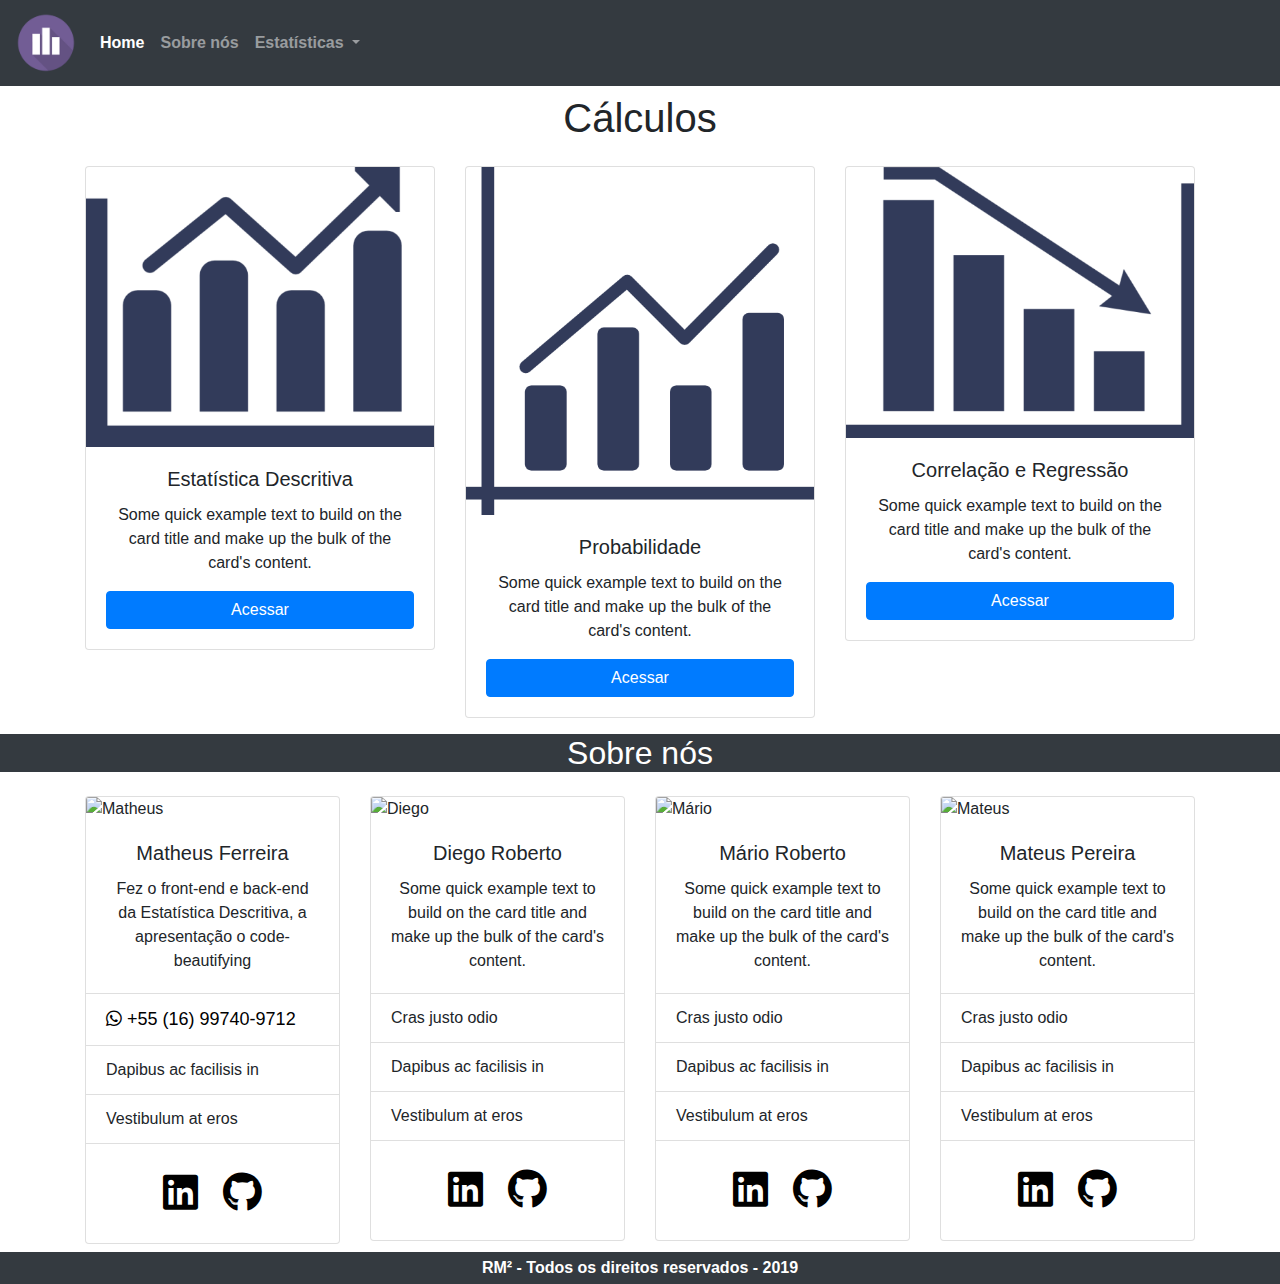
==== index.html @ 257bca7a "Hover do Whats app" ====
<!DOCTYPE html>
<html lang="pt-br" class="h-100">

<head>
    <!-- Metas -->
    <meta charset="UTF-8">
    <meta name="viewport" content="width=device-width, initial-scale=1, shrink-to-fit=no">
    <meta http-equiv="X-UA-Compatible" content="ie=edge">

    <!-- Links CSS -->
    <link rel="stylesheet" href="https://stackpath.bootstrapcdn.com/bootstrap/4.3.1/css/bootstrap.min.css"
        integrity="sha384-ggOyR0iXCbMQv3Xipma34MD+dH/1fQ784/j6cY/iJTQUOhcWr7x9JvoRxT2MZw1T" crossorigin="anonymous">
    <link rel="stylesheet" href="css/style.css">
    <link rel="stylesheet" href="font_awesome/css/all.css">

    <!-- Links favicon -->
    <link rel="apple-touch-icon" sizes="180x180" href="./apple-touch-icon.png">
    <link rel="icon" type="image/png" sizes="32x32" href="./favicon-32x32.png">
    <link rel="icon" type="image/png" sizes="16x16" href="./favicon-16x16.png">
    <link rel="manifest" href="./site.webmanifest">

    <title>RM² - Home</title>
</head>


<body class="d-flex flex-column h-100">
    <!-- Navbar e Header -->
    <nav class="navbar navbar-expand-lg navbar-dark bg-dark">
        <a class="navbar-brand" href="index.html" style="width: 60px !important;"><img src="imagens/logo.png"
                width="100%" alt="Navbar"></a>
        <button class="navbar-toggler" type="button" data-toggle="collapse" data-target="#navbarSupportedContent"
            aria-controls="navbarSupportedContent" aria-expanded="false" aria-label="Toggle navigation">
            <span class="navbar-toggler-icon"></span>
        </button>

        <div class="collapse navbar-collapse" id="navbarSupportedContent">
            <ul class="navbar-nav mr-auto">
                <li class="nav-item active">
                    <a class="nav-link" href="index.html"><strong>Home</strong><span
                            class="sr-only">(current)</span></a>
                </li>
                <li class="nav-item">
                    <a class="nav-link" href="#Sobre">
                        <strong>Sobre nós</strong>
                    </a>
                </li>
                <li class="nav-item dropdown">
                    <a class="nav-link dropdown-toggle" href="#" id="navbarDropdown" role="button"
                        data-toggle="dropdown" aria-haspopup="true" aria-expanded="false">
                        <strong>Estatísticas</strong>
                    </a>
                    <div class="dropdown-menu" aria-labelledby="navbarDropdown">
                        <a class="dropdown-item" href="descritiva.html">Estatística Descritiva</a>
                        <a class="dropdown-item" href="probabilidade.html">Probabilidade</a>
                        <a class="dropdown-item" href="#">Correlação e Regressão</a>
                    </div>
                </li>
            </ul>
        </div>
    </nav>
    <h1 class="mt-2 text-center">Cálculos</h1>

    <!-- Opções de cálculos -->
    <div class="container">
        <div class="row">
            <div class="col-md-4 mt-3">
                <div class="card" style="width: auto;">
                    <img src="imagens/graf1.png" class="card-img-top" alt="Descritiva">
                    <div class="card-body">
                        <h5 class="card-title">Estatística Descritiva</h5>
                        <p class="card-text">Some quick example text to build on the card title and make up the bulk of
                            the card's content.</p>
                        <a href="descritiva.html" class="btn btn-primary">Acessar</a>
                    </div>
                </div>
            </div>
            <div class="col-md-4 mt-3">
                <div class="card" style="width: auto;">
                    <img src="imagens/graf2.png" class="card-img-top es" alt="Probabilidade">
                    <div class="card-body">
                        <h5 class="card-title">Probabilidade</h5>
                        <p class="card-text">Some quick example text to build on the card title and make up the bulk of
                            the card's content.</p>
                        <a href="probabilidade.html" class="btn btn-primary">Acessar</a>
                    </div>
                </div>
            </div>
            <div class="col-md-4 mt-3">
                <div class="card" style="width: auto;">
                    <img src="imagens/graf3.png" class="card-img-top" alt="Correlação e Regressão">
                    <div class="card-body">
                        <h5 class="card-title">Correlação e Regressão</h5>
                        <p class="card-text">Some quick example text to build on the card title and make up the bulk of
                            the card's content.</p>
                        <a href="#" class="btn btn-primary">Acessar</a>
                    </div>
                </div>
            </div>
        </div>
    </div>

    <!-- Sobre nós -->
    <section id="Sobre">
        <header class="my-3 text-center">
            <h2>Sobre nós</h2>
        </header>
        <div class="container">
            <div class="row">
                <div class="col-md-3 my-2">
                    <div class="card" style="width: auto;">
                        <img src="..." class="card-img-top" alt="Matheus">
                        <div class="card-body">
                            <h5 class="card-title">Matheus Ferreira</h5>
                            <p class="card-text">Fez o front-end e back-end da Estatística Descritiva, a apresentação o code-beautifying</p>
                        </div>
                        <ul class="list-group list-group-flush">
                            <li class="list-group-item"><a href="" class="icon-whatsapp"><span class="fab fa-whatsapp"></span> +55 (16) 99740-9712</a></li>
                            <li class="list-group-item">Dapibus ac facilisis in</li>
                            <li class="list-group-item">Vestibulum at eros</li>
                        </ul>
                        <div class="card-body text-center">
                            <a href="#" class="card-link linked"><i class="fab fa-linkedin"></i></a>
                            <a href="#" class="card-link github"><i class="fab fa-github"></i></a>
                        </div>
                    </div>
                </div>
                <div class="col-md-3 my-2">
                    <div class="card" style="width: auto;">
                        <img src="..." class="card-img-top" alt="Diego">
                        <div class="card-body">
                            <h5 class="card-title">Diego Roberto</h5>
                            <p class="card-text">Some quick example text to build on the card title and make up the bulk
                                of the card's content.</p>
                        </div>
                        <ul class="list-group list-group-flush">
                            <li class="list-group-item">Cras justo odio</li>
                            <li class="list-group-item">Dapibus ac facilisis in</li>
                            <li class="list-group-item">Vestibulum at eros</li>
                        </ul>
                        <div class="card-body text-center">
                            <a href="#" class="card-link linked"><i class="fab fa-linkedin"></i></a>
                            <a href="#" class="card-link github"><i class="fab fa-github"></i></a>
                        </div>
                    </div>
                </div>
                <div class="col-md-3 my-2">
                    <div class="card" style="width: auto;">
                        <img src="..." class="card-img-top" alt="Mário">
                        <div class="card-body">
                            <h5 class="card-title">Mário Roberto</h5>
                            <p class="card-text">Some quick example text to build on the card title and make up the bulk
                                of the card's content.</p>
                        </div>
                        <ul class="list-group list-group-flush">
                            <li class="list-group-item">Cras justo odio</li>
                            <li class="list-group-item">Dapibus ac facilisis in</li>
                            <li class="list-group-item">Vestibulum at eros</li>
                        </ul>
                        <div class="card-body text-center">
                            <a href="#" class="card-link linked"><i class="fab fa-linkedin"></i></a>
                            <a href="#" class="card-link github"><i class="fab fa-github"></i></a>
                        </div>
                    </div>
                </div>
                <div class="col-md-3 my-2">
                    <div class="card" style="width: auto;">
                        <img src="..." class="card-img-top" alt="Mateus">
                        <div class="card-body">
                            <h5 class="card-title">Mateus Pereira</h5>
                            <p class="card-text">Some quick example text to build on the card title and make up the bulk
                                of the card's content.</p>
                        </div>
                        <ul class="list-group list-group-flush">
                            <li class="list-group-item">Cras justo odio</li>
                            <li class="list-group-item">Dapibus ac facilisis in</li>
                            <li class="list-group-item">Vestibulum at eros</li>
                        </ul>
                        <div class="card-body text-center">
                            <a href="#" class="card-link linked"><i class="fab fa-linkedin"></i></a>
                            <a href="#" class="card-link github"><i class="fab fa-github"></i></a>
                        </div>
                    </div>
                </div>
            </div>
        </div>
    </section>

    <!-- Footer -->
    <footer class="bg-dark mt-auto py-2">
        <div class="container-fluid">
            <p class="footer_text font-weight-bold">RM² - Todos os direitos reservados - 2019</p>
        </div>
    </footer>

</body>

<!-- Scripts bootstrap -->
<script src="https://code.jquery.com/jquery-3.3.1.slim.min.js"
    integrity="sha384-q8i/X+965DzO0rT7abK41JStQIAqVgRVzpbzo5smXKp4YfRvH+8abtTE1Pi6jizo"
    crossorigin="anonymous"></script>
<script src="https://cdnjs.cloudflare.com/ajax/libs/popper.js/1.14.7/umd/popper.min.js"
    integrity="sha384-UO2eT0CpHqdSJQ6hJty5KVphtPhzWj9WO1clHTMGa3JDZwrnQq4sF86dIHNDz0W1"
    crossorigin="anonymous"></script>
<script src="https://stackpath.bootstrapcdn.com/bootstrap/4.3.1/js/bootstrap.min.js"
    integrity="sha384-JjSmVgyd0p3pXB1rRibZUAYoIIy6OrQ6VrjIEaFf/nJGzIxFDsf4x0xIM+B07jRM"
    crossorigin="anonymous"></script>
    
</html>
---- css/style.css ----
/* Colocar todos os estilos de tela inteira dentro dessa seção */
.dropdown-item:hover {
    background-color: #343A40 !important;
    color: #fff !important;
}

.icon-whatsapp{
    color: #000000;
    font-size: 18px;
    transition: font-size 0.5s;
}
.icon-whatsapp span {
    color: #000000;
    font-size: 18px;
    transition: font-size 0.5s;
}

.icon-whatsapp:hover{
    text-decoration: none;
    color: #54cc61;
    font-size: 20px;
}

.icon-whatsapp:hover span{
    text-decoration: none;
    color: #54cc61;
    font-size: 20px;
}

.iconZap:hover{
    color: #54cc61;
    font-size: 30px;
}

.es {
    height: 80%
}

.card-title, .card-text {
    text-align: center !important;
}

.card-body a {
    width: 100% !important;
}

.footer_text {
    color: #fff;
    width: 100%;
    text-align: center;
    line-height: 100%;
    margin-bottom: 0 !important;
}

header {
    background: #343A40;
    color: white;
}

.card-link {
    font-size: 40px !important;
    color: #000000 !important;
    text-align: center !important;
    width: 100% !important;
}

.linked {
    transition: font-size 0.5s;
}

.github {
    transition: font-size 0.5s;
}

.linked:hover {
    color: #0073b0 !important;
    font-size: 44px !important;
}

.github:hover {
    color: #33006e !important;
    font-size: 44px !important;
}

.bordas_coluna {
    border-width: 1px !important;
    border-style: solid !important;
    border-color: #17A2B8 !important;
    border-left: 0px !important;
    border-top: 0px !important;
    border-bottom: 0px !important;
}

.bordas_coluna5px {
    border-width: 3px !important;
    border-style: solid !important;
    border-color: #007bff !important;
    background-color: #007bff;
    color: white;
}

.scrollspy {
    position: relative;
    overflow-y: scroll;
    height: 393px;
}

.dinamica {
    position: relative;
    overflow-y: scroll;
    height: 393px;
}

.colorInicial {
    color: #1E90FF;
    border-color: #1E90FF;
}

.select {
    width: 100%;
    height: 40px;
    border-radius: 5px;
    border-color: green;
    padding-left: 1%;
}

select:hover {
    box-shadow: 0 0 0.5em green;
}

.branco {
    color: white;
}

/* Colocar os códigos de estilo para quando a tela diminuir a baixo de 768px nessa seção. */
@media only screen and (max-width: 768px) {
    .bordas_coluna {
        border-width: 1px !important;
        border-style: solid !important;
        border-color: #17A2B8 !important;
        border-left: 0px !important;
        border-top: 0px !important;
        border-right: 0px !important;
    }
    .bordas_coluna5px {
        border-width: 3px !important;
        border-style: solid !important;
        border-color: #007bff !important;
        background-color: #007bff;
        color: white;
    }
    .dinamica {
        height: auto !important;
        overflow-y: visible !important;
    }
}
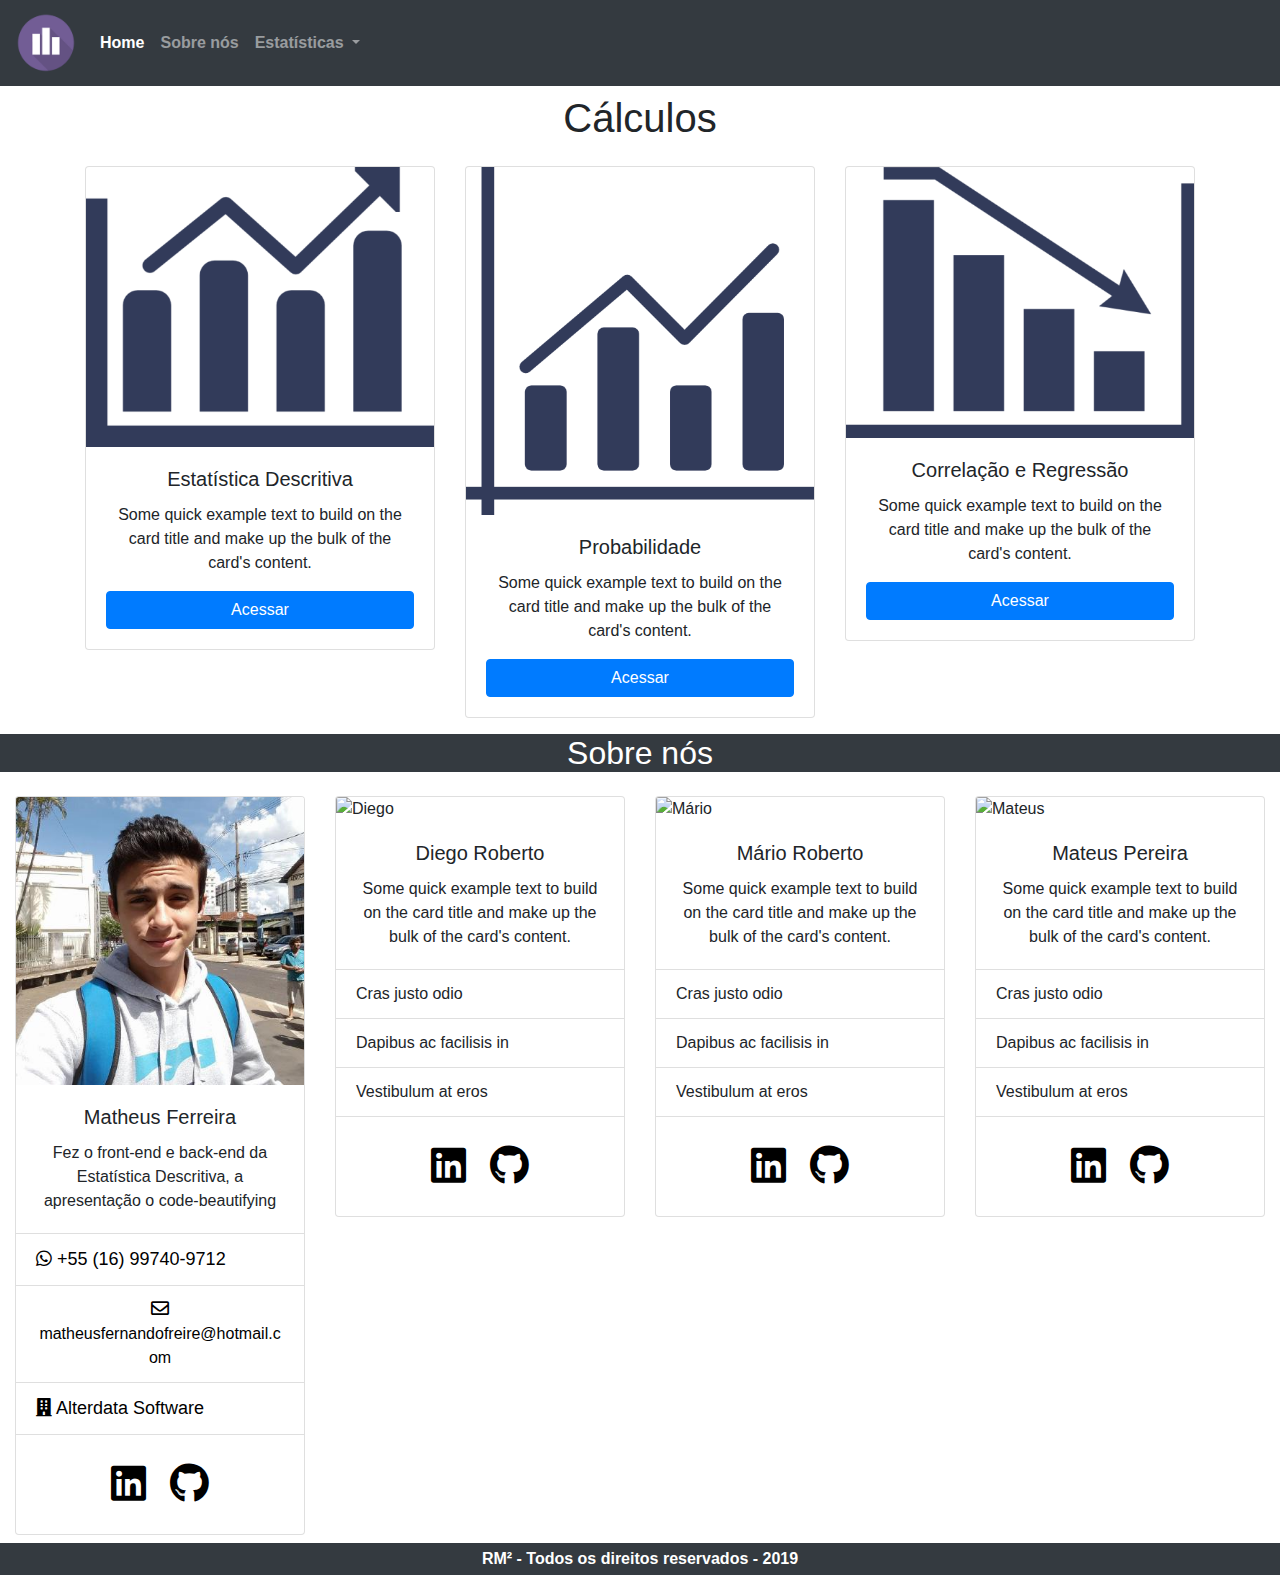
==== commit b819f718: "Sobre nós - Matheus Ferreira - Completo." ====
--- a/index.html
+++ b/index.html
@@ -104,23 +104,39 @@
         <header class="my-3 text-center">
             <h2>Sobre nós</h2>
         </header>
-        <div class="container">
+        <div class="container-fluid">
             <div class="row">
                 <div class="col-md-3 my-2">
                     <div class="card" style="width: auto;">
-                        <img src="..." class="card-img-top" alt="Matheus">
+                        <img src="imagens/matheus.jpg" class="card-img-top" alt="Matheus">
                         <div class="card-body">
                             <h5 class="card-title">Matheus Ferreira</h5>
-                            <p class="card-text">Fez o front-end e back-end da Estatística Descritiva, a apresentação o code-beautifying</p>
-                        </div>
-                        <ul class="list-group list-group-flush">
-                            <li class="list-group-item"><a href="" class="icon-whatsapp"><span class="fab fa-whatsapp"></span> +55 (16) 99740-9712</a></li>
-                            <li class="list-group-item">Dapibus ac facilisis in</li>
-                            <li class="list-group-item">Vestibulum at eros</li>
-                        </ul>
-                        <div class="card-body text-center">
-                            <a href="#" class="card-link linked"><i class="fab fa-linkedin"></i></a>
-                            <a href="#" class="card-link github"><i class="fab fa-github"></i></a>
+                            <p class="card-text">Fez o front-end e back-end da Estatística Descritiva, a apresentação o
+                                code-beautifying</p>
+                        </div>
+                        <ul class="list-group list-group-flush">
+                            <li class="list-group-item"><a href="https://api.whatsapp.com/send?phone=5516997409712"
+                                    target="_blank" class="icon-whatsapp"><span class="fab fa-whatsapp"></span> +55 (16)
+                                    99740-9712</a></li>
+                            <li class="list-group-item text-center">
+                                <span class="far fa-envelope email-icon"></span>
+                                <a href="mailto:matheusfernandofreire@hotmail.com?subject=Estatística - Opinião"
+                                    class="email">
+                                    matheusfernandofreire@hotmail.com
+                                </a>
+                            </li>
+                            <li class="list-group-item">
+                                <a href="https://www.alterdata.com.br/" class="empresa" target="_blank">
+                                    <span class="fas fa-building"></span>
+                                    Alterdata Software
+                                </a>
+                            </li>
+                        </ul>
+                        <div class="card-body text-center">
+                            <a href="https://www.linkedin.com/in/matheus-ferreira-462a9316a/" target="_blank"
+                                class="card-link linked"><i class="fab fa-linkedin"></i></a>
+                            <a href="https://github.com/MatheusFerreira71" target="_blank" class="card-link github"><i
+                                    class="fab fa-github"></i></a>
                         </div>
                     </div>
                 </div>
@@ -204,5 +220,5 @@
 <script src="https://stackpath.bootstrapcdn.com/bootstrap/4.3.1/js/bootstrap.min.js"
     integrity="sha384-JjSmVgyd0p3pXB1rRibZUAYoIIy6OrQ6VrjIEaFf/nJGzIxFDsf4x0xIM+B07jRM"
     crossorigin="anonymous"></script>
-    
+
 </html>--- a/css/style.css
+++ b/css/style.css
@@ -4,11 +4,30 @@
     color: #fff !important;
 }
 
-.icon-whatsapp{
+.icon-whatsapp, .email-icon{
     color: #000000;
     font-size: 18px;
     transition: font-size 0.5s;
 }
+
+.empresa{
+    font-size: 18px;
+    color: #000000;
+    transition: font-size 0.5s;
+}
+.empresa:hover{
+    font-size: 20px;
+    color: #106287;
+}
+
+.email{
+    color: #000000;
+}
+
+.email:hover{
+    color: #313131;
+}
+
 .icon-whatsapp span {
     color: #000000;
     font-size: 18px;
@@ -153,4 +172,7 @@
         height: auto !important;
         overflow-y: visible !important;
     }
+    .list-group-item{
+        text-align: left !important;
+    }
 }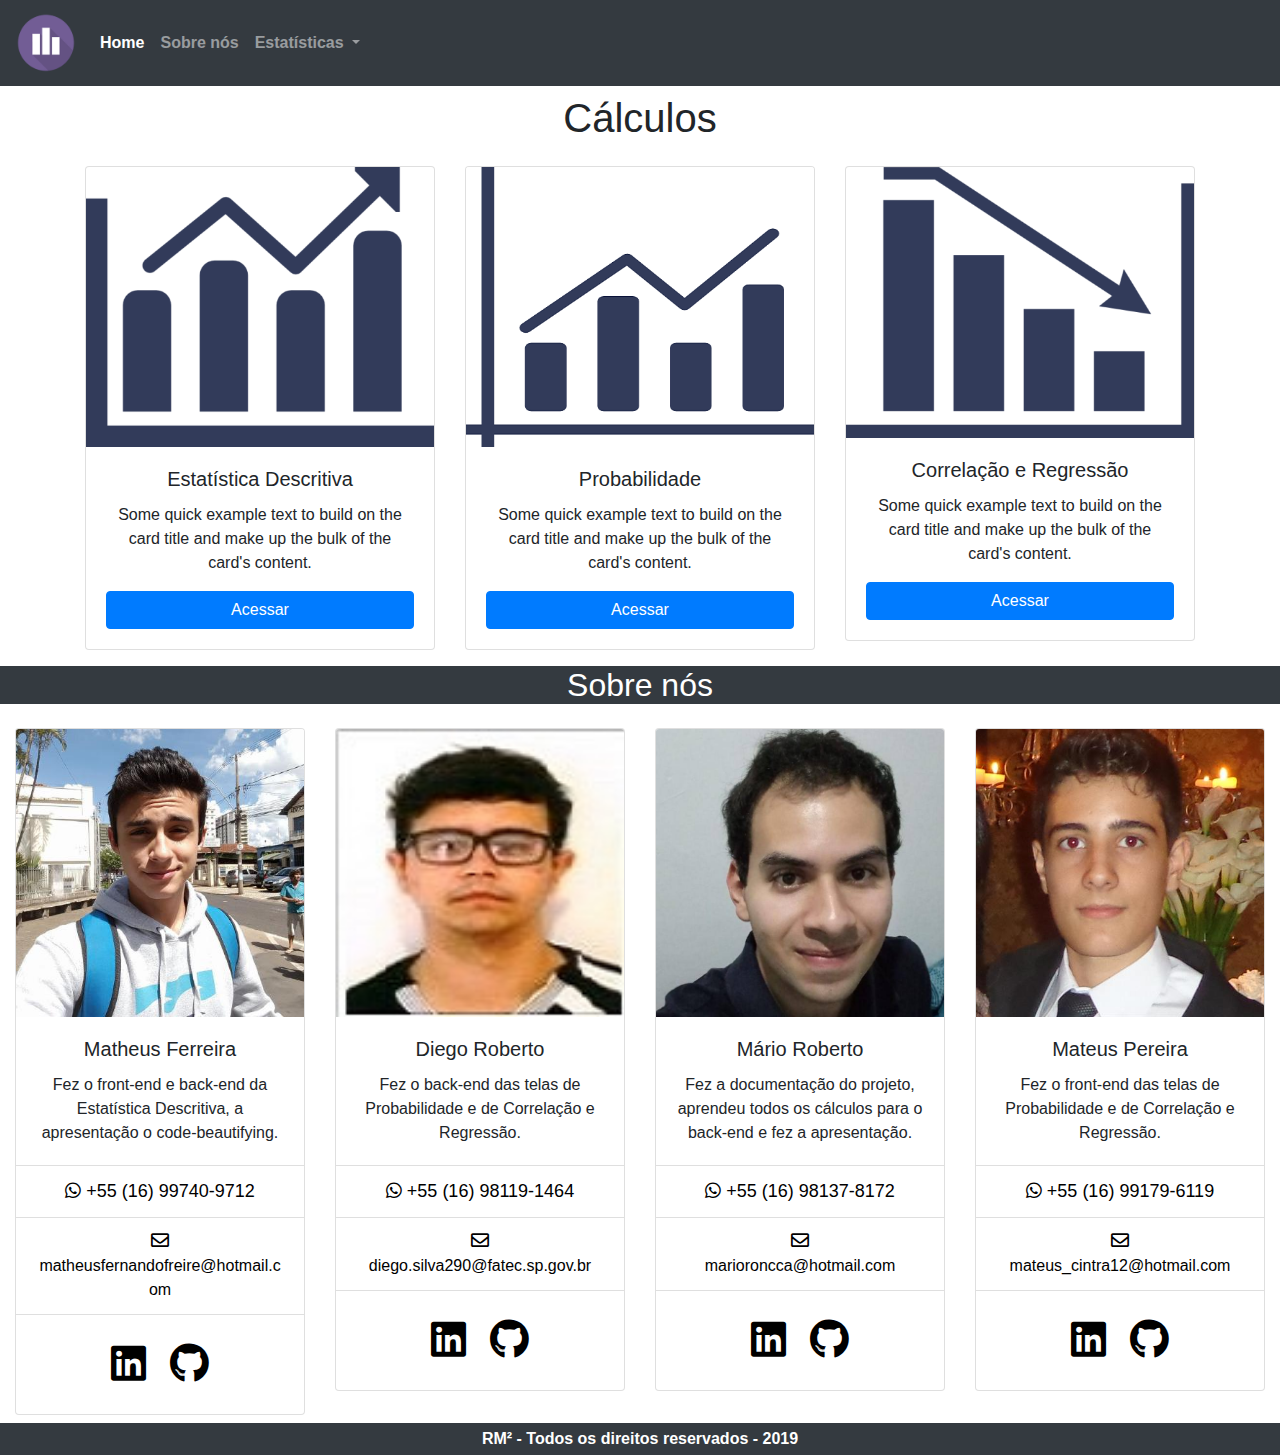
==== commit 727f6614: "Sobre nós - Mário Completo - Diego e Mateus P. faltando linkedin." ====
--- a/index.html
+++ b/index.html
@@ -106,29 +106,26 @@
         </header>
         <div class="container-fluid">
             <div class="row">
+                <!-- Matheus Ferreira -->
                 <div class="col-md-3 my-2">
                     <div class="card" style="width: auto;">
                         <img src="imagens/matheus.jpg" class="card-img-top" alt="Matheus">
                         <div class="card-body">
                             <h5 class="card-title">Matheus Ferreira</h5>
                             <p class="card-text">Fez o front-end e back-end da Estatística Descritiva, a apresentação o
-                                code-beautifying</p>
-                        </div>
-                        <ul class="list-group list-group-flush">
-                            <li class="list-group-item"><a href="https://api.whatsapp.com/send?phone=5516997409712"
-                                    target="_blank" class="icon-whatsapp"><span class="fab fa-whatsapp"></span> +55 (16)
+                                code-beautifying.</p>
+                        </div>
+                        <ul class="list-group list-group-flush">
+                            <li class="list-group-item text-center"><a
+                                    href="https://api.whatsapp.com/send?phone=5516997409712" target="_blank"
+                                    class="icon-whatsapp"><span class="fab fa-whatsapp"></span> +55 (16)
                                     99740-9712</a></li>
                             <li class="list-group-item text-center">
                                 <span class="far fa-envelope email-icon"></span>
+                                <br>
                                 <a href="mailto:matheusfernandofreire@hotmail.com?subject=Estatística - Opinião"
                                     class="email">
                                     matheusfernandofreire@hotmail.com
-                                </a>
-                            </li>
-                            <li class="list-group-item">
-                                <a href="https://www.alterdata.com.br/" class="empresa" target="_blank">
-                                    <span class="fas fa-building"></span>
-                                    Alterdata Software
                                 </a>
                             </li>
                         </ul>
@@ -140,60 +137,97 @@
                         </div>
                     </div>
                 </div>
-                <div class="col-md-3 my-2">
-                    <div class="card" style="width: auto;">
-                        <img src="..." class="card-img-top" alt="Diego">
+                <!-- Diego Roberto -->
+                <div class="col-md-3 my-2">
+                    <div class="card" style="width: auto;">
+                        <img src="imagens/diego.jpg" class="card-img-top" alt="Diego">
                         <div class="card-body">
                             <h5 class="card-title">Diego Roberto</h5>
-                            <p class="card-text">Some quick example text to build on the card title and make up the bulk
-                                of the card's content.</p>
-                        </div>
-                        <ul class="list-group list-group-flush">
-                            <li class="list-group-item">Cras justo odio</li>
-                            <li class="list-group-item">Dapibus ac facilisis in</li>
-                            <li class="list-group-item">Vestibulum at eros</li>
+                            <p class="card-text">Fez o back-end das telas de Probabilidade e de Correlação e Regressão.
+                            </p>
+                        </div>
+                        <ul class="list-group list-group-flush">
+                            <li class="list-group-item text-center">
+                                <a href="https://api.whatsapp.com/send?phone=5516981191464" target="_blank"
+                                    class="icon-whatsapp"><span class="fab fa-whatsapp"></span> +55 (16)
+                                    98119-1464</a>
+                            </li>
+                            <li class="list-group-item text-center">
+                                <span class="far fa-envelope email-icon"></span>
+                                <br>
+                                <a href="mailto:diego.silva290@fatec.sp.gov.br?subject=Estatística - Opinião"
+                                    class="email">
+                                    diego.silva290@fatec.sp.gov.br
+                                </a>
+                            </li>
+                        </ul>
+                        <div class="card-body text-center">
+                            <a href="#" target="_blank" class="card-link linked"><i class="fab fa-linkedin"></i></a>
+                            <a href="https://github.com/TakizawaSan" target="_blank" class="card-link github"><i
+                                    class="fab fa-github"></i></a>
+                        </div>
+                    </div>
+                </div>
+                <!-- Mário Roberto -->
+                <div class="col-md-3 my-2">
+                    <div class="card" style="width: auto;">
+                        <img src="imagens/mario.jpg" class="card-img-top" alt="Mário">
+                        <div class="card-body">
+                            <h5 class="card-title">Mário Roberto</h5>
+                            <p class="card-text">Fez a documentação do projeto, aprendeu todos os cálculos para o
+                                back-end e fez a apresentação.</p>
+                        </div>
+                        <ul class="list-group list-group-flush">
+                            <li class="list-group-item text-center">
+                                <a href="https://api.whatsapp.com/send?phone=5516981378172" target="_blank"
+                                    class="icon-whatsapp"><span class="fab fa-whatsapp"></span> +55 (16)
+                                    98137-8172</a>
+                            </li>
+                            <li class="list-group-item text-center">
+                                <span class="far fa-envelope email-icon"></span>
+                                <br>
+                                <a href="mailto:marioroncca@hotmail.com?subject=Estatística - Opinião" class="email">
+                                    marioroncca@hotmail.com
+                                </a>
+                            </li>
+                        </ul>
+                        <div class="card-body text-center">
+                            <a href="https://www.linkedin.com/in/m%C3%A1rio-roberto-silva-ronca-802024144/"
+                                target="_blank" class="card-link linked"><i class="fab fa-linkedin"></i></a>
+                            <a href="https://github.com/MarioRobertoRonca/" target="_blank" class="card-link github"><i
+                                    class="fab fa-github"></i></a>
+                        </div>
+                    </div>
+                </div>
+                <!-- Mateus Pereira -->
+                <div class="col-md-3 my-2">
+                    <div class="card" style="width: auto;">
+                        <img src="imagens/matheusP.jpg" class="card-img-top" alt="Mateus">
+                        <div class="card-body">
+                            <h5 class="card-title">Mateus Pereira</h5>
+                            <p class="card-text">Fez o front-end das telas de Probabilidade e de Correlação e Regressão.
+                            </p>
+                        </div>
+                        <ul class="list-group list-group-flush">
+                            <li class="list-group-item text-center">
+                                <a href="https://api.whatsapp.com/send?phone=5516991796119" target="_blank"
+                                    class="icon-whatsapp"><span class="fab fa-whatsapp"></span> +55 (16)
+                                    99179-6119</a>
+                            </li>
+                            <li class="list-group-item text-center">
+                                <span class="far fa-envelope email-icon"></span>
+                                <br>
+                                <a href="mailto:mateus_cintra12@hotmail.com?subject=Estatística - Opinião"
+                                    class="email">
+                                    mateus_cintra12@hotmail.com
+                                </a>
+                            </li>
                         </ul>
                         <div class="card-body text-center">
                             <a href="#" class="card-link linked"><i class="fab fa-linkedin"></i></a>
-                            <a href="#" class="card-link github"><i class="fab fa-github"></i></a>
-                        </div>
-                    </div>
-                </div>
-                <div class="col-md-3 my-2">
-                    <div class="card" style="width: auto;">
-                        <img src="..." class="card-img-top" alt="Mário">
-                        <div class="card-body">
-                            <h5 class="card-title">Mário Roberto</h5>
-                            <p class="card-text">Some quick example text to build on the card title and make up the bulk
-                                of the card's content.</p>
-                        </div>
-                        <ul class="list-group list-group-flush">
-                            <li class="list-group-item">Cras justo odio</li>
-                            <li class="list-group-item">Dapibus ac facilisis in</li>
-                            <li class="list-group-item">Vestibulum at eros</li>
-                        </ul>
-                        <div class="card-body text-center">
-                            <a href="#" class="card-link linked"><i class="fab fa-linkedin"></i></a>
-                            <a href="#" class="card-link github"><i class="fab fa-github"></i></a>
-                        </div>
-                    </div>
-                </div>
-                <div class="col-md-3 my-2">
-                    <div class="card" style="width: auto;">
-                        <img src="..." class="card-img-top" alt="Mateus">
-                        <div class="card-body">
-                            <h5 class="card-title">Mateus Pereira</h5>
-                            <p class="card-text">Some quick example text to build on the card title and make up the bulk
-                                of the card's content.</p>
-                        </div>
-                        <ul class="list-group list-group-flush">
-                            <li class="list-group-item">Cras justo odio</li>
-                            <li class="list-group-item">Dapibus ac facilisis in</li>
-                            <li class="list-group-item">Vestibulum at eros</li>
-                        </ul>
-                        <div class="card-body text-center">
-                            <a href="#" class="card-link linked"><i class="fab fa-linkedin"></i></a>
-                            <a href="#" class="card-link github"><i class="fab fa-github"></i></a>
+                            <a href="https://github.com/MATEUSaid" target="_blank" class="card-link github">
+                                <i class="fab fa-github"></i>
+                            </a>
                         </div>
                     </div>
                 </div>
--- a/css/style.css
+++ b/css/style.css
@@ -8,16 +8,6 @@
     color: #000000;
     font-size: 18px;
     transition: font-size 0.5s;
-}
-
-.empresa{
-    font-size: 18px;
-    color: #000000;
-    transition: font-size 0.5s;
-}
-.empresa:hover{
-    font-size: 20px;
-    color: #106287;
 }
 
 .email{
@@ -172,7 +162,4 @@
         height: auto !important;
         overflow-y: visible !important;
     }
-    .list-group-item{
-        text-align: left !important;
-    }
 }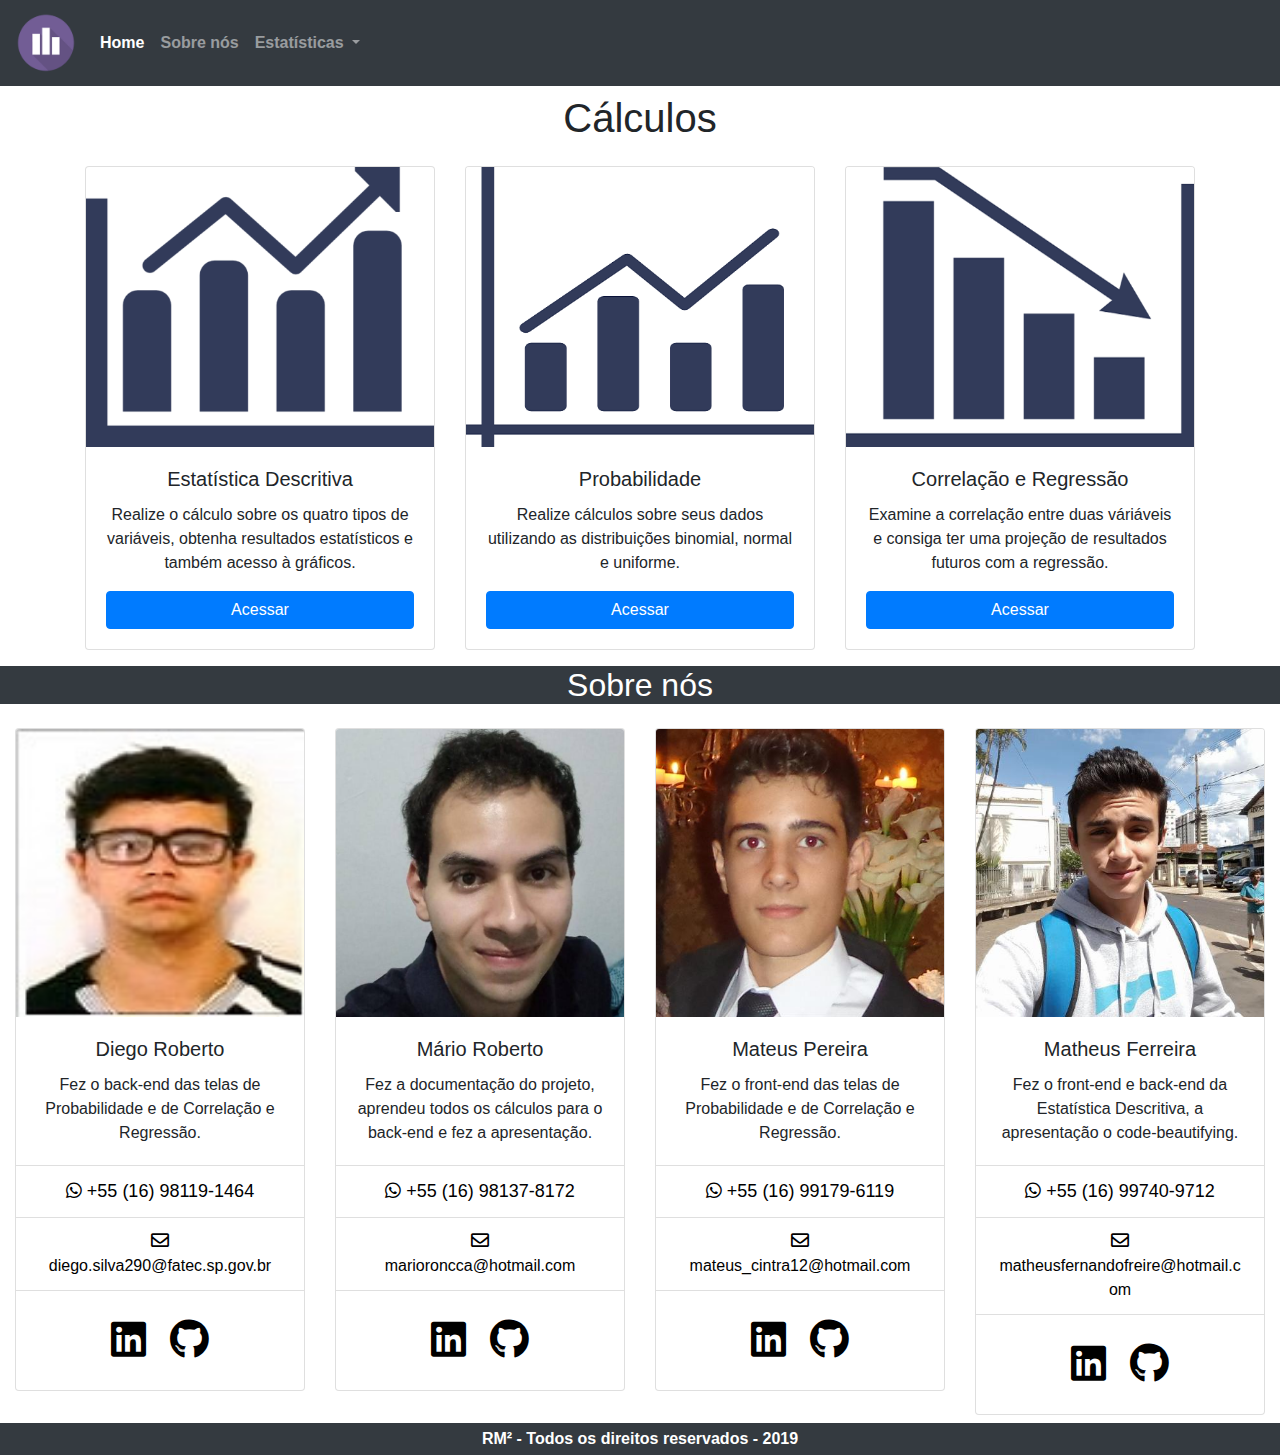
==== commit 7984b7b6: "Mudança em layout da página principal, tela de escolher graus agora fica em baixo da triagem é receb" ====
--- a/index.html
+++ b/index.html
@@ -8,8 +8,7 @@
     <meta http-equiv="X-UA-Compatible" content="ie=edge">
 
     <!-- Links CSS -->
-    <link rel="stylesheet" href="https://stackpath.bootstrapcdn.com/bootstrap/4.3.1/css/bootstrap.min.css"
-        integrity="sha384-ggOyR0iXCbMQv3Xipma34MD+dH/1fQ784/j6cY/iJTQUOhcWr7x9JvoRxT2MZw1T" crossorigin="anonymous">
+    <link rel="stylesheet" href="https://stackpath.bootstrapcdn.com/bootstrap/4.3.1/css/bootstrap.min.css" integrity="sha384-ggOyR0iXCbMQv3Xipma34MD+dH/1fQ784/j6cY/iJTQUOhcWr7x9JvoRxT2MZw1T" crossorigin="anonymous">
     <link rel="stylesheet" href="css/style.css">
     <link rel="stylesheet" href="font_awesome/css/all.css">
 
@@ -26,10 +25,8 @@
 <body class="d-flex flex-column h-100">
     <!-- Navbar e Header -->
     <nav class="navbar navbar-expand-lg navbar-dark bg-dark">
-        <a class="navbar-brand" href="index.html" style="width: 60px !important;"><img src="imagens/logo.png"
-                width="100%" alt="Navbar"></a>
-        <button class="navbar-toggler" type="button" data-toggle="collapse" data-target="#navbarSupportedContent"
-            aria-controls="navbarSupportedContent" aria-expanded="false" aria-label="Toggle navigation">
+        <a class="navbar-brand" href="index.html" style="width: 60px !important;"><img src="images/logo.png" width="100%" alt="Navbar"></a>
+        <button class="navbar-toggler" type="button" data-toggle="collapse" data-target="#navbarSupportedContent" aria-controls="navbarSupportedContent" aria-expanded="false" aria-label="Toggle navigation">
             <span class="navbar-toggler-icon"></span>
         </button>
 
@@ -45,14 +42,13 @@
                     </a>
                 </li>
                 <li class="nav-item dropdown">
-                    <a class="nav-link dropdown-toggle" href="#" id="navbarDropdown" role="button"
-                        data-toggle="dropdown" aria-haspopup="true" aria-expanded="false">
+                    <a class="nav-link dropdown-toggle" href="#" id="navbarDropdown" role="button" data-toggle="dropdown" aria-haspopup="true" aria-expanded="false">
                         <strong>Estatísticas</strong>
                     </a>
                     <div class="dropdown-menu" aria-labelledby="navbarDropdown">
                         <a class="dropdown-item" href="descritiva.html">Estatística Descritiva</a>
                         <a class="dropdown-item" href="probabilidade.html">Probabilidade</a>
-                        <a class="dropdown-item" href="#">Correlação e Regressão</a>
+                        <a class="dropdown-item" href="Correlação-e-Regressão.html">Correlação e Regressão</a>
                     </div>
                 </li>
             </ul>
@@ -65,34 +61,31 @@
         <div class="row">
             <div class="col-md-4 mt-3">
                 <div class="card" style="width: auto;">
-                    <img src="imagens/graf1.png" class="card-img-top" alt="Descritiva">
+                    <img src="images/graf1.png" class="card-img-top" alt="Descritiva">
                     <div class="card-body">
                         <h5 class="card-title">Estatística Descritiva</h5>
-                        <p class="card-text">Some quick example text to build on the card title and make up the bulk of
-                            the card's content.</p>
+                        <p class="card-text">Realize o cálculo sobre os quatro tipos de variáveis, obtenha resultados estatísticos e também acesso à gráficos.</p>
                         <a href="descritiva.html" class="btn btn-primary">Acessar</a>
                     </div>
                 </div>
             </div>
             <div class="col-md-4 mt-3">
                 <div class="card" style="width: auto;">
-                    <img src="imagens/graf2.png" class="card-img-top es" alt="Probabilidade">
+                    <img src="images/graf2.png" class="card-img-top es" alt="Probabilidade">
                     <div class="card-body">
                         <h5 class="card-title">Probabilidade</h5>
-                        <p class="card-text">Some quick example text to build on the card title and make up the bulk of
-                            the card's content.</p>
+                        <p class="card-text">Realize cálculos sobre seus dados utilizando as distribuições binomial, normal e uniforme.</p>
                         <a href="probabilidade.html" class="btn btn-primary">Acessar</a>
                     </div>
                 </div>
             </div>
             <div class="col-md-4 mt-3">
                 <div class="card" style="width: auto;">
-                    <img src="imagens/graf3.png" class="card-img-top" alt="Correlação e Regressão">
+                    <img src="images/graf3.png" class="card-img-top" alt="Correlação e Regressão">
                     <div class="card-body">
                         <h5 class="card-title">Correlação e Regressão</h5>
-                        <p class="card-text">Some quick example text to build on the card title and make up the bulk of
-                            the card's content.</p>
-                        <a href="#" class="btn btn-primary">Acessar</a>
+                        <p class="card-text">Examine a correlação entre duas váriáveis e consiga ter uma projeção de resultados futuros com a regressão.</p>
+                        <a href="Correlação-e-Regressão.html" class="btn btn-primary">Acessar</a>
                     </div>
                 </div>
             </div>
@@ -106,41 +99,10 @@
         </header>
         <div class="container-fluid">
             <div class="row">
-                <!-- Matheus Ferreira -->
-                <div class="col-md-3 my-2">
-                    <div class="card" style="width: auto;">
-                        <img src="imagens/matheus.jpg" class="card-img-top" alt="Matheus">
-                        <div class="card-body">
-                            <h5 class="card-title">Matheus Ferreira</h5>
-                            <p class="card-text">Fez o front-end e back-end da Estatística Descritiva, a apresentação o
-                                code-beautifying.</p>
-                        </div>
-                        <ul class="list-group list-group-flush">
-                            <li class="list-group-item text-center"><a
-                                    href="https://api.whatsapp.com/send?phone=5516997409712" target="_blank"
-                                    class="icon-whatsapp"><span class="fab fa-whatsapp"></span> +55 (16)
-                                    99740-9712</a></li>
-                            <li class="list-group-item text-center">
-                                <span class="far fa-envelope email-icon"></span>
-                                <br>
-                                <a href="mailto:matheusfernandofreire@hotmail.com?subject=Estatística - Opinião"
-                                    class="email">
-                                    matheusfernandofreire@hotmail.com
-                                </a>
-                            </li>
-                        </ul>
-                        <div class="card-body text-center">
-                            <a href="https://www.linkedin.com/in/matheus-ferreira-462a9316a/" target="_blank"
-                                class="card-link linked"><i class="fab fa-linkedin"></i></a>
-                            <a href="https://github.com/MatheusFerreira71" target="_blank" class="card-link github"><i
-                                    class="fab fa-github"></i></a>
-                        </div>
-                    </div>
-                </div>
                 <!-- Diego Roberto -->
                 <div class="col-md-3 my-2">
                     <div class="card" style="width: auto;">
-                        <img src="imagens/diego.jpg" class="card-img-top" alt="Diego">
+                        <img src="images/diego.jpg" class="card-img-top" alt="Diego">
                         <div class="card-body">
                             <h5 class="card-title">Diego Roberto</h5>
                             <p class="card-text">Fez o back-end das telas de Probabilidade e de Correlação e Regressão.
@@ -148,15 +110,13 @@
                         </div>
                         <ul class="list-group list-group-flush">
                             <li class="list-group-item text-center">
-                                <a href="https://api.whatsapp.com/send?phone=5516981191464" target="_blank"
-                                    class="icon-whatsapp"><span class="fab fa-whatsapp"></span> +55 (16)
+                                <a href="https://api.whatsapp.com/send?phone=5516981191464" target="_blank" class="icon-whatsapp"><span class="fab fa-whatsapp"></span> +55 (16)
                                     98119-1464</a>
                             </li>
                             <li class="list-group-item text-center">
                                 <span class="far fa-envelope email-icon"></span>
                                 <br>
-                                <a href="mailto:diego.silva290@fatec.sp.gov.br?subject=Estatística - Opinião"
-                                    class="email">
+                                <a href="mailto:diego.silva290@fatec.sp.gov.br?subject=Estatística - Opinião" class="email">
                                     diego.silva290@fatec.sp.gov.br
                                 </a>
                             </li>
@@ -171,16 +131,14 @@
                 <!-- Mário Roberto -->
                 <div class="col-md-3 my-2">
                     <div class="card" style="width: auto;">
-                        <img src="imagens/mario.jpg" class="card-img-top" alt="Mário">
+                        <img src="images/mario.jpg" class="card-img-top" alt="Mário">
                         <div class="card-body">
                             <h5 class="card-title">Mário Roberto</h5>
-                            <p class="card-text">Fez a documentação do projeto, aprendeu todos os cálculos para o
-                                back-end e fez a apresentação.</p>
-                        </div>
-                        <ul class="list-group list-group-flush">
-                            <li class="list-group-item text-center">
-                                <a href="https://api.whatsapp.com/send?phone=5516981378172" target="_blank"
-                                    class="icon-whatsapp"><span class="fab fa-whatsapp"></span> +55 (16)
+                            <p class="card-text">Fez a documentação do projeto, aprendeu todos os cálculos para o back-end e fez a apresentação.</p>
+                        </div>
+                        <ul class="list-group list-group-flush">
+                            <li class="list-group-item text-center">
+                                <a href="https://api.whatsapp.com/send?phone=5516981378172" target="_blank" class="icon-whatsapp"><span class="fab fa-whatsapp"></span> +55 (16)
                                     98137-8172</a>
                             </li>
                             <li class="list-group-item text-center">
@@ -192,8 +150,7 @@
                             </li>
                         </ul>
                         <div class="card-body text-center">
-                            <a href="https://www.linkedin.com/in/m%C3%A1rio-roberto-silva-ronca-802024144/"
-                                target="_blank" class="card-link linked"><i class="fab fa-linkedin"></i></a>
+                            <a href="https://www.linkedin.com/in/m%C3%A1rio-roberto-silva-ronca-802024144/" target="_blank" class="card-link linked"><i class="fab fa-linkedin"></i></a>
                             <a href="https://github.com/MarioRobertoRonca/" target="_blank" class="card-link github"><i
                                     class="fab fa-github"></i></a>
                         </div>
@@ -202,7 +159,7 @@
                 <!-- Mateus Pereira -->
                 <div class="col-md-3 my-2">
                     <div class="card" style="width: auto;">
-                        <img src="imagens/matheusP.jpg" class="card-img-top" alt="Mateus">
+                        <img src="images/matheusP.jpg" class="card-img-top" alt="Mateus">
                         <div class="card-body">
                             <h5 class="card-title">Mateus Pereira</h5>
                             <p class="card-text">Fez o front-end das telas de Probabilidade e de Correlação e Regressão.
@@ -210,15 +167,13 @@
                         </div>
                         <ul class="list-group list-group-flush">
                             <li class="list-group-item text-center">
-                                <a href="https://api.whatsapp.com/send?phone=5516991796119" target="_blank"
-                                    class="icon-whatsapp"><span class="fab fa-whatsapp"></span> +55 (16)
+                                <a href="https://api.whatsapp.com/send?phone=5516991796119" target="_blank" class="icon-whatsapp"><span class="fab fa-whatsapp"></span> +55 (16)
                                     99179-6119</a>
                             </li>
                             <li class="list-group-item text-center">
                                 <span class="far fa-envelope email-icon"></span>
                                 <br>
-                                <a href="mailto:mateus_cintra12@hotmail.com?subject=Estatística - Opinião"
-                                    class="email">
+                                <a href="mailto:mateus_cintra12@hotmail.com?subject=Estatística - Opinião" class="email">
                                     mateus_cintra12@hotmail.com
                                 </a>
                             </li>
@@ -231,6 +186,33 @@
                         </div>
                     </div>
                 </div>
+                <!-- Matheus Ferreira -->
+                <div class="col-md-3 my-2">
+                    <div class="card" style="width: auto;">
+                        <img src="images/matheus.jpg" class="card-img-top" alt="Matheus">
+                        <div class="card-body">
+                            <h5 class="card-title">Matheus Ferreira</h5>
+                            <p class="card-text">Fez o front-end e back-end da Estatística Descritiva, a apresentação o code-beautifying.
+                            </p>
+                        </div>
+                        <ul class="list-group list-group-flush">
+                            <li class="list-group-item text-center"><a href="https://api.whatsapp.com/send?phone=5516997409712" target="_blank" class="icon-whatsapp"><span class="fab fa-whatsapp"></span> +55 (16)
+                                    99740-9712</a></li>
+                            <li class="list-group-item text-center">
+                                <span class="far fa-envelope email-icon"></span>
+                                <br>
+                                <a href="mailto:matheusfernandofreire@hotmail.com?subject=Estatística - Opinião" class="email">
+                                    matheusfernandofreire@hotmail.com
+                                </a>
+                            </li>
+                        </ul>
+                        <div class="card-body text-center">
+                            <a href="https://www.linkedin.com/in/matheus-ferreira-462a9316a/" target="_blank" class="card-link linked"><i class="fab fa-linkedin"></i></a>
+                            <a href="https://github.com/MatheusFerreira71" target="_blank" class="card-link github"><i
+                                    class="fab fa-github"></i></a>
+                        </div>
+                    </div>
+                </div>
             </div>
         </div>
     </section>
@@ -245,14 +227,8 @@
 </body>
 
 <!-- Scripts bootstrap -->
-<script src="https://code.jquery.com/jquery-3.3.1.slim.min.js"
-    integrity="sha384-q8i/X+965DzO0rT7abK41JStQIAqVgRVzpbzo5smXKp4YfRvH+8abtTE1Pi6jizo"
-    crossorigin="anonymous"></script>
-<script src="https://cdnjs.cloudflare.com/ajax/libs/popper.js/1.14.7/umd/popper.min.js"
-    integrity="sha384-UO2eT0CpHqdSJQ6hJty5KVphtPhzWj9WO1clHTMGa3JDZwrnQq4sF86dIHNDz0W1"
-    crossorigin="anonymous"></script>
-<script src="https://stackpath.bootstrapcdn.com/bootstrap/4.3.1/js/bootstrap.min.js"
-    integrity="sha384-JjSmVgyd0p3pXB1rRibZUAYoIIy6OrQ6VrjIEaFf/nJGzIxFDsf4x0xIM+B07jRM"
-    crossorigin="anonymous"></script>
+<script src="https://code.jquery.com/jquery-3.3.1.slim.min.js" integrity="sha384-q8i/X+965DzO0rT7abK41JStQIAqVgRVzpbzo5smXKp4YfRvH+8abtTE1Pi6jizo" crossorigin="anonymous"></script>
+<script src="https://cdnjs.cloudflare.com/ajax/libs/popper.js/1.14.7/umd/popper.min.js" integrity="sha384-UO2eT0CpHqdSJQ6hJty5KVphtPhzWj9WO1clHTMGa3JDZwrnQq4sF86dIHNDz0W1" crossorigin="anonymous"></script>
+<script src="https://stackpath.bootstrapcdn.com/bootstrap/4.3.1/js/bootstrap.min.js" integrity="sha384-JjSmVgyd0p3pXB1rRibZUAYoIIy6OrQ6VrjIEaFf/nJGzIxFDsf4x0xIM+B07jRM" crossorigin="anonymous"></script>
 
 </html>--- a/css/style.css
+++ b/css/style.css
@@ -1,20 +1,22 @@
 /* Colocar todos os estilos de tela inteira dentro dessa seção */
+
 .dropdown-item:hover {
     background-color: #343A40 !important;
     color: #fff !important;
 }
 
-.icon-whatsapp, .email-icon{
+.icon-whatsapp,
+.email-icon {
     color: #000000;
     font-size: 18px;
     transition: font-size 0.5s;
 }
 
-.email{
+.email {
     color: #000000;
 }
 
-.email:hover{
+.email:hover {
     color: #313131;
 }
 
@@ -24,19 +26,19 @@
     transition: font-size 0.5s;
 }
 
-.icon-whatsapp:hover{
+.icon-whatsapp:hover {
     text-decoration: none;
     color: #54cc61;
     font-size: 20px;
 }
 
-.icon-whatsapp:hover span{
+.icon-whatsapp:hover span {
     text-decoration: none;
     color: #54cc61;
     font-size: 20px;
 }
 
-.iconZap:hover{
+.iconZap:hover {
     color: #54cc61;
     font-size: 30px;
 }
@@ -45,7 +47,8 @@
     height: 80%
 }
 
-.card-title, .card-text {
+.card-title,
+.card-text {
     text-align: center !important;
 }
 
@@ -141,7 +144,9 @@
     color: white;
 }
 
+
 /* Colocar os códigos de estilo para quando a tela diminuir a baixo de 768px nessa seção. */
+
 @media only screen and (max-width: 768px) {
     .bordas_coluna {
         border-width: 1px !important;
@@ -162,4 +167,11 @@
         height: auto !important;
         overflow-y: visible !important;
     }
+}
+
+#container {
+    width: 100%;
+    height: 480px;
+    margin: 0;
+    padding: 0;
 }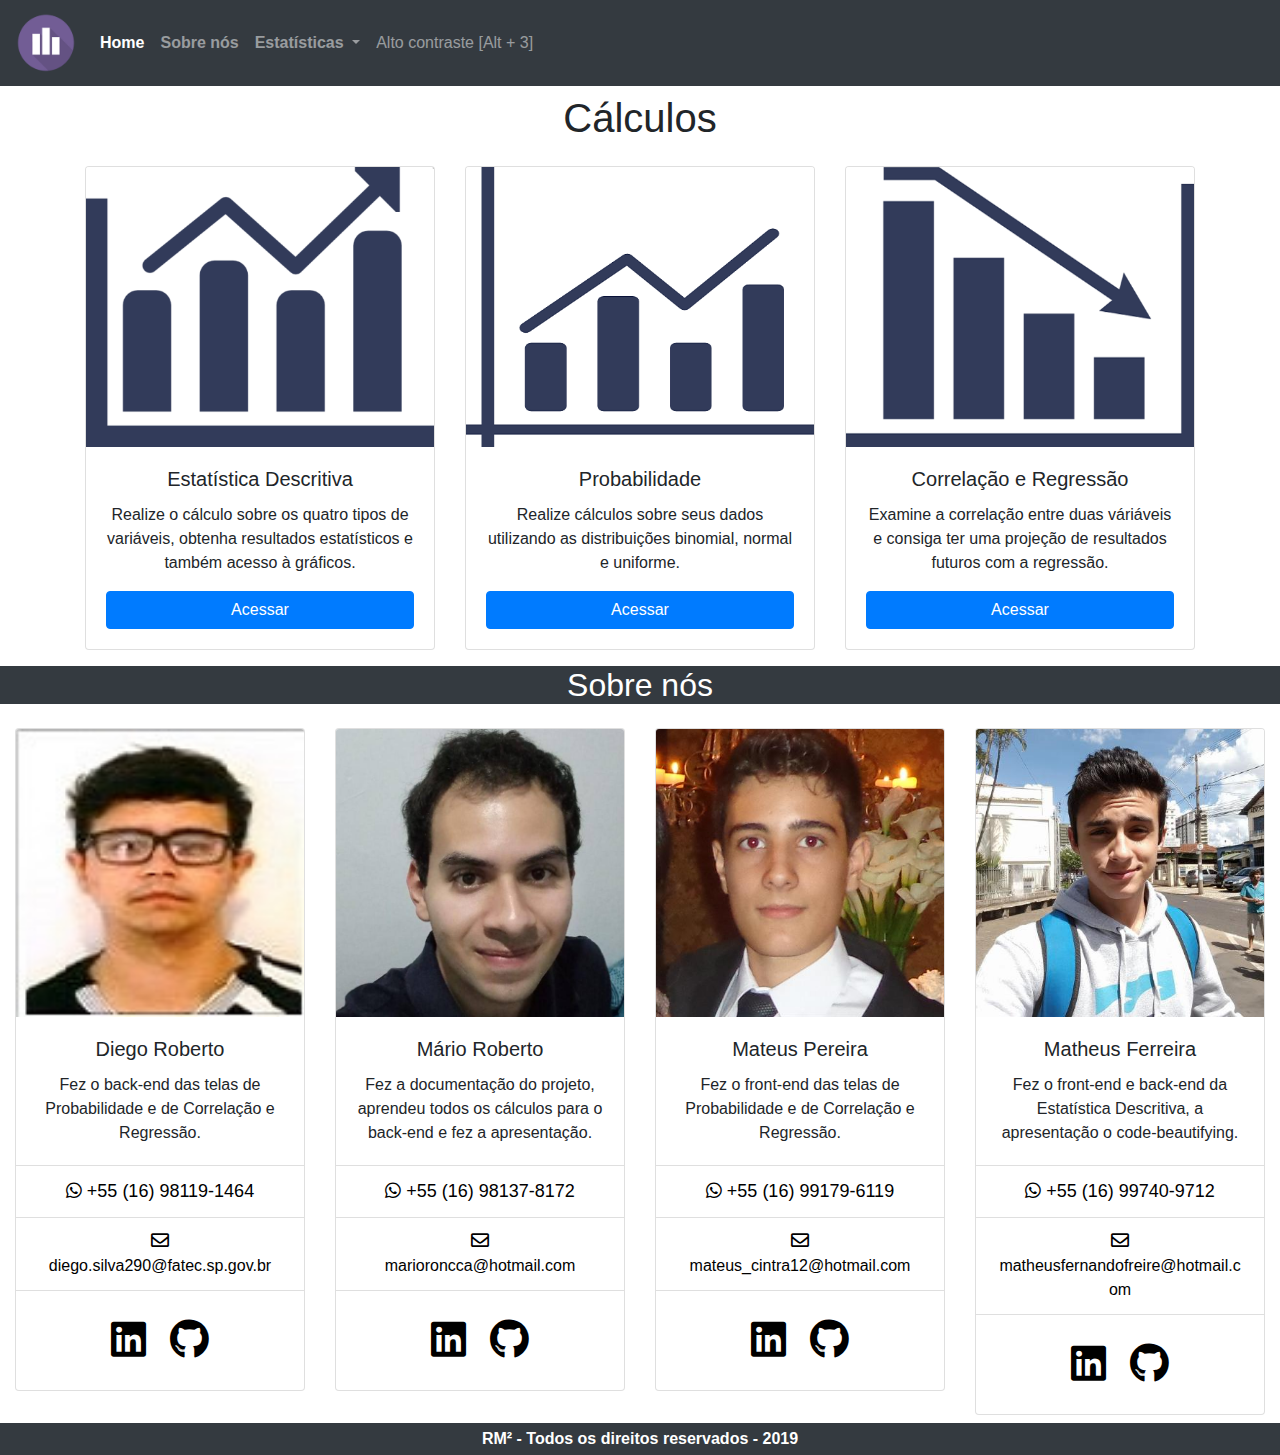
==== commit f36644a2: "Alto contraste adicionado(teste)." ====
--- a/index.html
+++ b/index.html
@@ -8,7 +8,8 @@
     <meta http-equiv="X-UA-Compatible" content="ie=edge">
 
     <!-- Links CSS -->
-    <link rel="stylesheet" href="https://stackpath.bootstrapcdn.com/bootstrap/4.3.1/css/bootstrap.min.css" integrity="sha384-ggOyR0iXCbMQv3Xipma34MD+dH/1fQ784/j6cY/iJTQUOhcWr7x9JvoRxT2MZw1T" crossorigin="anonymous">
+    <link rel="stylesheet" href="https://stackpath.bootstrapcdn.com/bootstrap/4.3.1/css/bootstrap.min.css"
+        integrity="sha384-ggOyR0iXCbMQv3Xipma34MD+dH/1fQ784/j6cY/iJTQUOhcWr7x9JvoRxT2MZw1T" crossorigin="anonymous">
     <link rel="stylesheet" href="css/style.css">
     <link rel="stylesheet" href="font_awesome/css/all.css">
 
@@ -25,8 +26,10 @@
 <body class="d-flex flex-column h-100">
     <!-- Navbar e Header -->
     <nav class="navbar navbar-expand-lg navbar-dark bg-dark">
-        <a class="navbar-brand" href="index.html" style="width: 60px !important;"><img src="images/logo.png" width="100%" alt="Navbar"></a>
-        <button class="navbar-toggler" type="button" data-toggle="collapse" data-target="#navbarSupportedContent" aria-controls="navbarSupportedContent" aria-expanded="false" aria-label="Toggle navigation">
+        <a class="navbar-brand" href="index.html" style="width: 60px !important;"><img src="images/logo.png"
+                width="100%" alt="Navbar"></a>
+        <button class="navbar-toggler" type="button" data-toggle="collapse" data-target="#navbarSupportedContent"
+            aria-controls="navbarSupportedContent" aria-expanded="false" aria-label="Toggle navigation">
             <span class="navbar-toggler-icon"></span>
         </button>
 
@@ -42,7 +45,8 @@
                     </a>
                 </li>
                 <li class="nav-item dropdown">
-                    <a class="nav-link dropdown-toggle" href="#" id="navbarDropdown" role="button" data-toggle="dropdown" aria-haspopup="true" aria-expanded="false">
+                    <a class="nav-link dropdown-toggle" href="#" id="navbarDropdown" role="button"
+                        data-toggle="dropdown" aria-haspopup="true" aria-expanded="false">
                         <strong>Estatísticas</strong>
                     </a>
                     <div class="dropdown-menu" aria-labelledby="navbarDropdown">
@@ -50,6 +54,13 @@
                         <a class="dropdown-item" href="probabilidade.html">Probabilidade</a>
                         <a class="dropdown-item" href="Correlação-e-Regressão.html">Correlação e Regressão</a>
                     </div>
+                </li>
+                <li>
+                    <a class="nav-link" href="#" id="altocontraste" accesskey="3"
+                        onclick="window.toggleContrast()" onkeydown="window.toggleContrast()">
+                        Alto contraste [Alt +
+                        3]
+                    </a>
                 </li>
             </ul>
         </div>
@@ -64,7 +75,8 @@
                     <img src="images/graf1.png" class="card-img-top" alt="Descritiva">
                     <div class="card-body">
                         <h5 class="card-title">Estatística Descritiva</h5>
-                        <p class="card-text">Realize o cálculo sobre os quatro tipos de variáveis, obtenha resultados estatísticos e também acesso à gráficos.</p>
+                        <p class="card-text">Realize o cálculo sobre os quatro tipos de variáveis, obtenha resultados
+                            estatísticos e também acesso à gráficos.</p>
                         <a href="descritiva.html" class="btn btn-primary">Acessar</a>
                     </div>
                 </div>
@@ -74,7 +86,8 @@
                     <img src="images/graf2.png" class="card-img-top es" alt="Probabilidade">
                     <div class="card-body">
                         <h5 class="card-title">Probabilidade</h5>
-                        <p class="card-text">Realize cálculos sobre seus dados utilizando as distribuições binomial, normal e uniforme.</p>
+                        <p class="card-text">Realize cálculos sobre seus dados utilizando as distribuições binomial,
+                            normal e uniforme.</p>
                         <a href="probabilidade.html" class="btn btn-primary">Acessar</a>
                     </div>
                 </div>
@@ -84,7 +97,8 @@
                     <img src="images/graf3.png" class="card-img-top" alt="Correlação e Regressão">
                     <div class="card-body">
                         <h5 class="card-title">Correlação e Regressão</h5>
-                        <p class="card-text">Examine a correlação entre duas váriáveis e consiga ter uma projeção de resultados futuros com a regressão.</p>
+                        <p class="card-text">Examine a correlação entre duas váriáveis e consiga ter uma projeção de
+                            resultados futuros com a regressão.</p>
                         <a href="Correlação-e-Regressão.html" class="btn btn-primary">Acessar</a>
                     </div>
                 </div>
@@ -110,13 +124,15 @@
                         </div>
                         <ul class="list-group list-group-flush">
                             <li class="list-group-item text-center">
-                                <a href="https://api.whatsapp.com/send?phone=5516981191464" target="_blank" class="icon-whatsapp"><span class="fab fa-whatsapp"></span> +55 (16)
+                                <a href="https://api.whatsapp.com/send?phone=5516981191464" target="_blank"
+                                    class="icon-whatsapp"><span class="fab fa-whatsapp"></span> +55 (16)
                                     98119-1464</a>
                             </li>
                             <li class="list-group-item text-center">
                                 <span class="far fa-envelope email-icon"></span>
                                 <br>
-                                <a href="mailto:diego.silva290@fatec.sp.gov.br?subject=Estatística - Opinião" class="email">
+                                <a href="mailto:diego.silva290@fatec.sp.gov.br?subject=Estatística - Opinião"
+                                    class="email">
                                     diego.silva290@fatec.sp.gov.br
                                 </a>
                             </li>
@@ -134,11 +150,13 @@
                         <img src="images/mario.jpg" class="card-img-top" alt="Mário">
                         <div class="card-body">
                             <h5 class="card-title">Mário Roberto</h5>
-                            <p class="card-text">Fez a documentação do projeto, aprendeu todos os cálculos para o back-end e fez a apresentação.</p>
-                        </div>
-                        <ul class="list-group list-group-flush">
-                            <li class="list-group-item text-center">
-                                <a href="https://api.whatsapp.com/send?phone=5516981378172" target="_blank" class="icon-whatsapp"><span class="fab fa-whatsapp"></span> +55 (16)
+                            <p class="card-text">Fez a documentação do projeto, aprendeu todos os cálculos para o
+                                back-end e fez a apresentação.</p>
+                        </div>
+                        <ul class="list-group list-group-flush">
+                            <li class="list-group-item text-center">
+                                <a href="https://api.whatsapp.com/send?phone=5516981378172" target="_blank"
+                                    class="icon-whatsapp"><span class="fab fa-whatsapp"></span> +55 (16)
                                     98137-8172</a>
                             </li>
                             <li class="list-group-item text-center">
@@ -150,7 +168,8 @@
                             </li>
                         </ul>
                         <div class="card-body text-center">
-                            <a href="https://www.linkedin.com/in/m%C3%A1rio-roberto-silva-ronca-802024144/" target="_blank" class="card-link linked"><i class="fab fa-linkedin"></i></a>
+                            <a href="https://www.linkedin.com/in/m%C3%A1rio-roberto-silva-ronca-802024144/"
+                                target="_blank" class="card-link linked"><i class="fab fa-linkedin"></i></a>
                             <a href="https://github.com/MarioRobertoRonca/" target="_blank" class="card-link github"><i
                                     class="fab fa-github"></i></a>
                         </div>
@@ -167,13 +186,15 @@
                         </div>
                         <ul class="list-group list-group-flush">
                             <li class="list-group-item text-center">
-                                <a href="https://api.whatsapp.com/send?phone=5516991796119" target="_blank" class="icon-whatsapp"><span class="fab fa-whatsapp"></span> +55 (16)
+                                <a href="https://api.whatsapp.com/send?phone=5516991796119" target="_blank"
+                                    class="icon-whatsapp"><span class="fab fa-whatsapp"></span> +55 (16)
                                     99179-6119</a>
                             </li>
                             <li class="list-group-item text-center">
                                 <span class="far fa-envelope email-icon"></span>
                                 <br>
-                                <a href="mailto:mateus_cintra12@hotmail.com?subject=Estatística - Opinião" class="email">
+                                <a href="mailto:mateus_cintra12@hotmail.com?subject=Estatística - Opinião"
+                                    class="email">
                                     mateus_cintra12@hotmail.com
                                 </a>
                             </li>
@@ -192,22 +213,27 @@
                         <img src="images/matheus.jpg" class="card-img-top" alt="Matheus">
                         <div class="card-body">
                             <h5 class="card-title">Matheus Ferreira</h5>
-                            <p class="card-text">Fez o front-end e back-end da Estatística Descritiva, a apresentação o code-beautifying.
+                            <p class="card-text">Fez o front-end e back-end da Estatística Descritiva, a apresentação o
+                                code-beautifying.
                             </p>
                         </div>
                         <ul class="list-group list-group-flush">
-                            <li class="list-group-item text-center"><a href="https://api.whatsapp.com/send?phone=5516997409712" target="_blank" class="icon-whatsapp"><span class="fab fa-whatsapp"></span> +55 (16)
+                            <li class="list-group-item text-center"><a
+                                    href="https://api.whatsapp.com/send?phone=5516997409712" target="_blank"
+                                    class="icon-whatsapp"><span class="fab fa-whatsapp"></span> +55 (16)
                                     99740-9712</a></li>
                             <li class="list-group-item text-center">
                                 <span class="far fa-envelope email-icon"></span>
                                 <br>
-                                <a href="mailto:matheusfernandofreire@hotmail.com?subject=Estatística - Opinião" class="email">
+                                <a href="mailto:matheusfernandofreire@hotmail.com?subject=Estatística - Opinião"
+                                    class="email">
                                     matheusfernandofreire@hotmail.com
                                 </a>
                             </li>
                         </ul>
                         <div class="card-body text-center">
-                            <a href="https://www.linkedin.com/in/matheus-ferreira-462a9316a/" target="_blank" class="card-link linked"><i class="fab fa-linkedin"></i></a>
+                            <a href="https://www.linkedin.com/in/matheus-ferreira-462a9316a/" target="_blank"
+                                class="card-link linked"><i class="fab fa-linkedin"></i></a>
                             <a href="https://github.com/MatheusFerreira71" target="_blank" class="card-link github"><i
                                     class="fab fa-github"></i></a>
                         </div>
@@ -227,8 +253,18 @@
 </body>
 
 <!-- Scripts bootstrap -->
-<script src="https://code.jquery.com/jquery-3.3.1.slim.min.js" integrity="sha384-q8i/X+965DzO0rT7abK41JStQIAqVgRVzpbzo5smXKp4YfRvH+8abtTE1Pi6jizo" crossorigin="anonymous"></script>
-<script src="https://cdnjs.cloudflare.com/ajax/libs/popper.js/1.14.7/umd/popper.min.js" integrity="sha384-UO2eT0CpHqdSJQ6hJty5KVphtPhzWj9WO1clHTMGa3JDZwrnQq4sF86dIHNDz0W1" crossorigin="anonymous"></script>
-<script src="https://stackpath.bootstrapcdn.com/bootstrap/4.3.1/js/bootstrap.min.js" integrity="sha384-JjSmVgyd0p3pXB1rRibZUAYoIIy6OrQ6VrjIEaFf/nJGzIxFDsf4x0xIM+B07jRM" crossorigin="anonymous"></script>
+<script src="https://code.jquery.com/jquery-3.3.1.slim.min.js"
+    integrity="sha384-q8i/X+965DzO0rT7abK41JStQIAqVgRVzpbzo5smXKp4YfRvH+8abtTE1Pi6jizo"
+    crossorigin="anonymous"></script>
+<script src="https://cdnjs.cloudflare.com/ajax/libs/popper.js/1.14.7/umd/popper.min.js"
+    integrity="sha384-UO2eT0CpHqdSJQ6hJty5KVphtPhzWj9WO1clHTMGa3JDZwrnQq4sF86dIHNDz0W1"
+    crossorigin="anonymous"></script>
+<script src="https://stackpath.bootstrapcdn.com/bootstrap/4.3.1/js/bootstrap.min.js"
+    integrity="sha384-JjSmVgyd0p3pXB1rRibZUAYoIIy6OrQ6VrjIEaFf/nJGzIxFDsf4x0xIM+B07jRM"
+    crossorigin="anonymous"></script>
+
+
+<!-- Outros Scripts -->
+<script src="js/contraste.js"></script>
 
 </html>--- a/css/style.css
+++ b/css/style.css
@@ -5,8 +5,7 @@
     color: #fff !important;
 }
 
-.icon-whatsapp,
-.email-icon {
+.icon-whatsapp, .email-icon {
     color: #000000;
     font-size: 18px;
     transition: font-size 0.5s;
@@ -47,8 +46,7 @@
     height: 80%
 }
 
-.card-title,
-.card-text {
+.card-title, .card-text {
     text-align: center !important;
 }
 
@@ -144,6 +142,40 @@
     color: white;
 }
 
+/* Estilos de alto contraste */
+
+.contrast, .contrast nav, .contrast div, .contrast li, .contrast ol, .contrast header, .contrast footer, .contrast section, .contrast main, .contrast aside, .contrast article {
+    background: black !important;
+    color: white !important;
+}
+
+.contrast h1, .contrast h2, .contrast h3, .contrast h4, .contrast h5, .contrast h6, .contrast p, .contrast label, .contrast strong, .contrast em, .contrast cite, .contrast q, .contrast i, .contrast b, .contrast u, .contrast span {
+    color: white !important;
+}
+
+.contrast a {
+    color: yellow !important;
+}
+
+.contrast button, .contrast input[type=button], .contrast input[type=reset], .contrast input[type=submit] {
+    background: black !important;
+    color: yellow !important;
+    border: none !important;
+}
+
+.contrast img.on-contrast-force-gray {
+    filter: grayscale(100%) contrast(120%);
+}
+
+.contrast img.on-contrast-force-white {
+    filter: brightness(0) invert(1);
+}
+
+.contrast input[type=text], .contrast input[type=password], .contrast input[type=url], .contrast input[type=search], .contrast input[type=email], .contrast input[type=tel], .contrast input[type=date], .contrast input[type=month], .contrast input[type=week], .contrast input[type=datetime], .contrast input[type=datetime-local], .contrast textarea, .contrast input[type=number] {
+    background: black !important;
+    border: 1px solid white !important;
+    color: white !important;
+}
 
 /* Colocar os códigos de estilo para quando a tela diminuir a baixo de 768px nessa seção. */
 
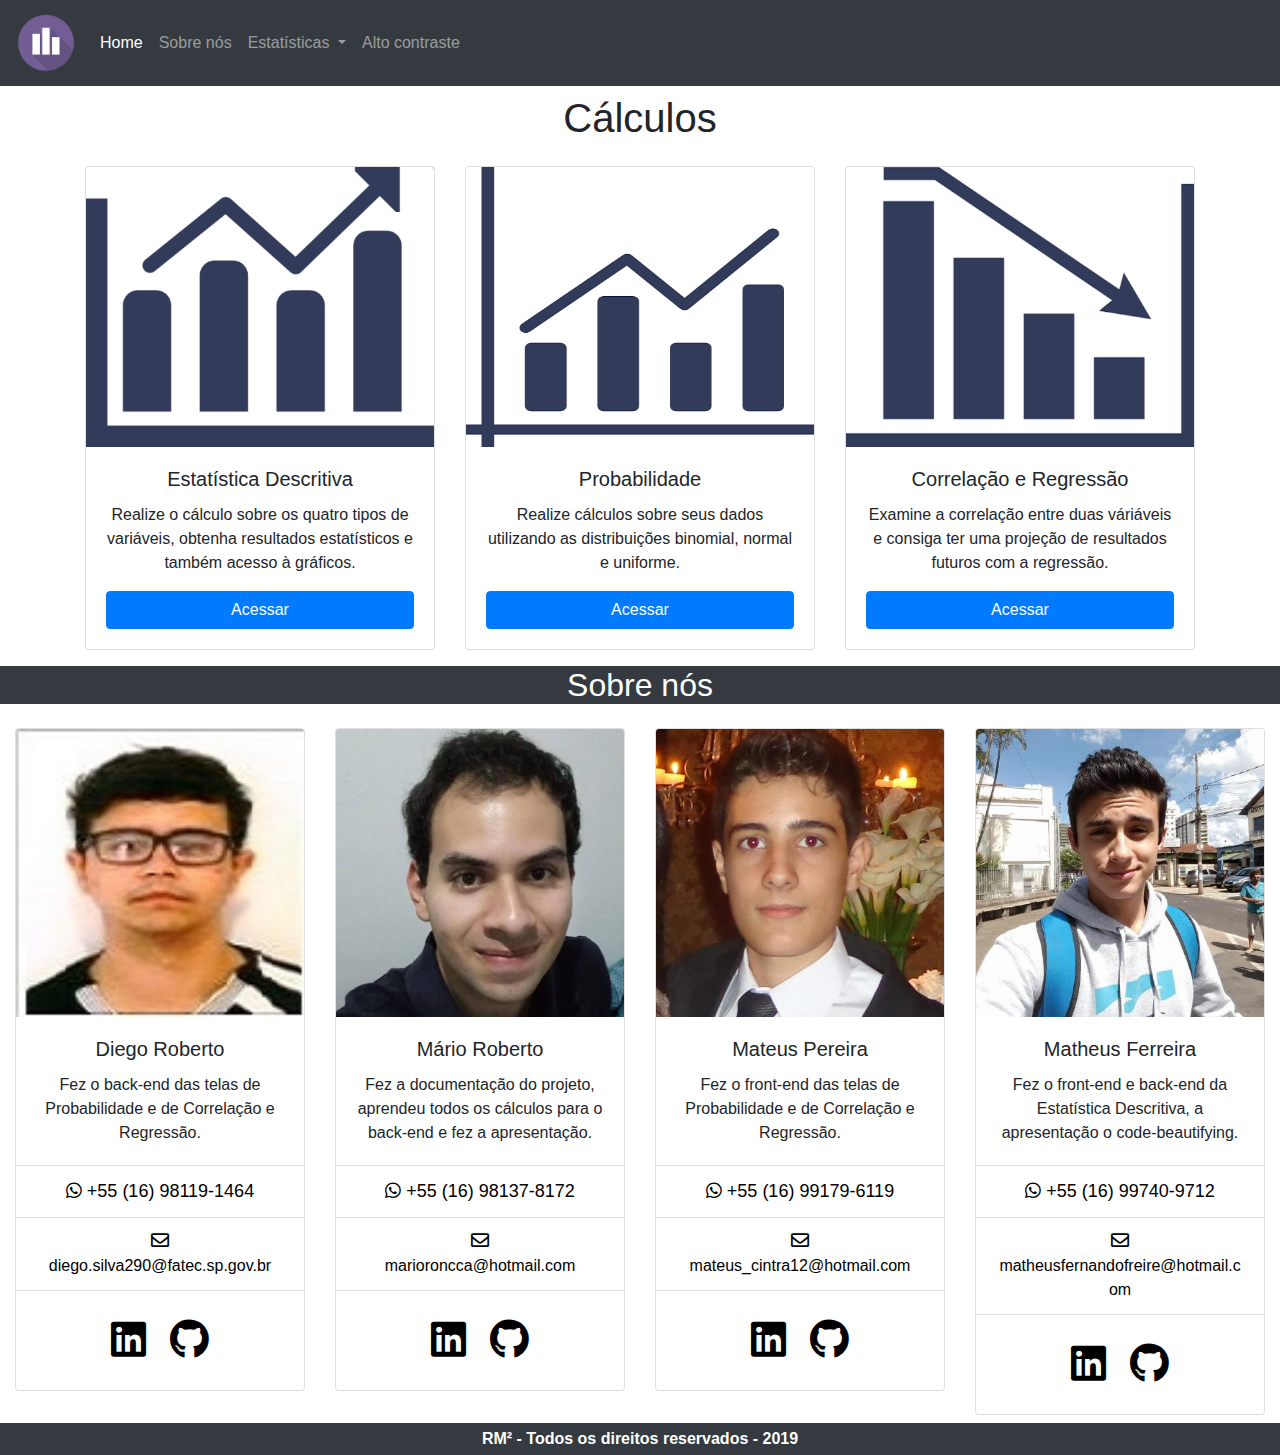
==== commit c1627f6d: "Contraste finalizado." ====
--- a/index.html
+++ b/index.html
@@ -36,18 +36,19 @@
         <div class="collapse navbar-collapse" id="navbarSupportedContent">
             <ul class="navbar-nav mr-auto">
                 <li class="nav-item active">
-                    <a class="nav-link" href="index.html"><strong>Home</strong><span
-                            class="sr-only">(current)</span></a>
+                    <a class="nav-link" href="index.html">
+                        Home
+                    </a>
                 </li>
                 <li class="nav-item">
                     <a class="nav-link" href="#Sobre">
-                        <strong>Sobre nós</strong>
+                        Sobre nós
                     </a>
                 </li>
                 <li class="nav-item dropdown">
                     <a class="nav-link dropdown-toggle" href="#" id="navbarDropdown" role="button"
                         data-toggle="dropdown" aria-haspopup="true" aria-expanded="false">
-                        <strong>Estatísticas</strong>
+                        Estatísticas
                     </a>
                     <div class="dropdown-menu" aria-labelledby="navbarDropdown">
                         <a class="dropdown-item" href="descritiva.html">Estatística Descritiva</a>
@@ -55,11 +56,9 @@
                         <a class="dropdown-item" href="Correlação-e-Regressão.html">Correlação e Regressão</a>
                     </div>
                 </li>
-                <li>
-                    <a class="nav-link" href="#" id="altocontraste" accesskey="3"
-                        onclick="window.toggleContrast()" onkeydown="window.toggleContrast()">
-                        Alto contraste [Alt +
-                        3]
+                <li class="nav-item">
+                    <a class="nav-link" href="#" id="altocontraste" onclick="window.toggleContrast()">
+                        Alto contraste
                     </a>
                 </li>
             </ul>
--- a/css/style.css
+++ b/css/style.css
@@ -157,7 +157,7 @@
     color: yellow !important;
 }
 
-.contrast button, .contrast input[type=button], .contrast input[type=reset], .contrast input[type=submit] {
+.contrast button, .contrast #grupoVar a, .contrast input[type=button], .contrast input[type=reset], .contrast input[type=submit] {
     background: black !important;
     color: yellow !important;
     border: none !important;
@@ -171,7 +171,7 @@
     filter: brightness(0) invert(1);
 }
 
-.contrast input[type=text], .contrast input[type=password], .contrast input[type=url], .contrast input[type=search], .contrast input[type=email], .contrast input[type=tel], .contrast input[type=date], .contrast input[type=month], .contrast input[type=week], .contrast input[type=datetime], .contrast input[type=datetime-local], .contrast textarea, .contrast input[type=number] {
+.contrast select, .contrast input[type=text], .contrast input[type=password], .contrast input[type=url], .contrast input[type=search], .contrast input[type=email], .contrast input[type=tel], .contrast input[type=date], .contrast input[type=month], .contrast input[type=week], .contrast input[type=datetime], .contrast input[type=datetime-local], .contrast textarea, .contrast input[type=number] {
     background: black !important;
     border: 1px solid white !important;
     color: white !important;
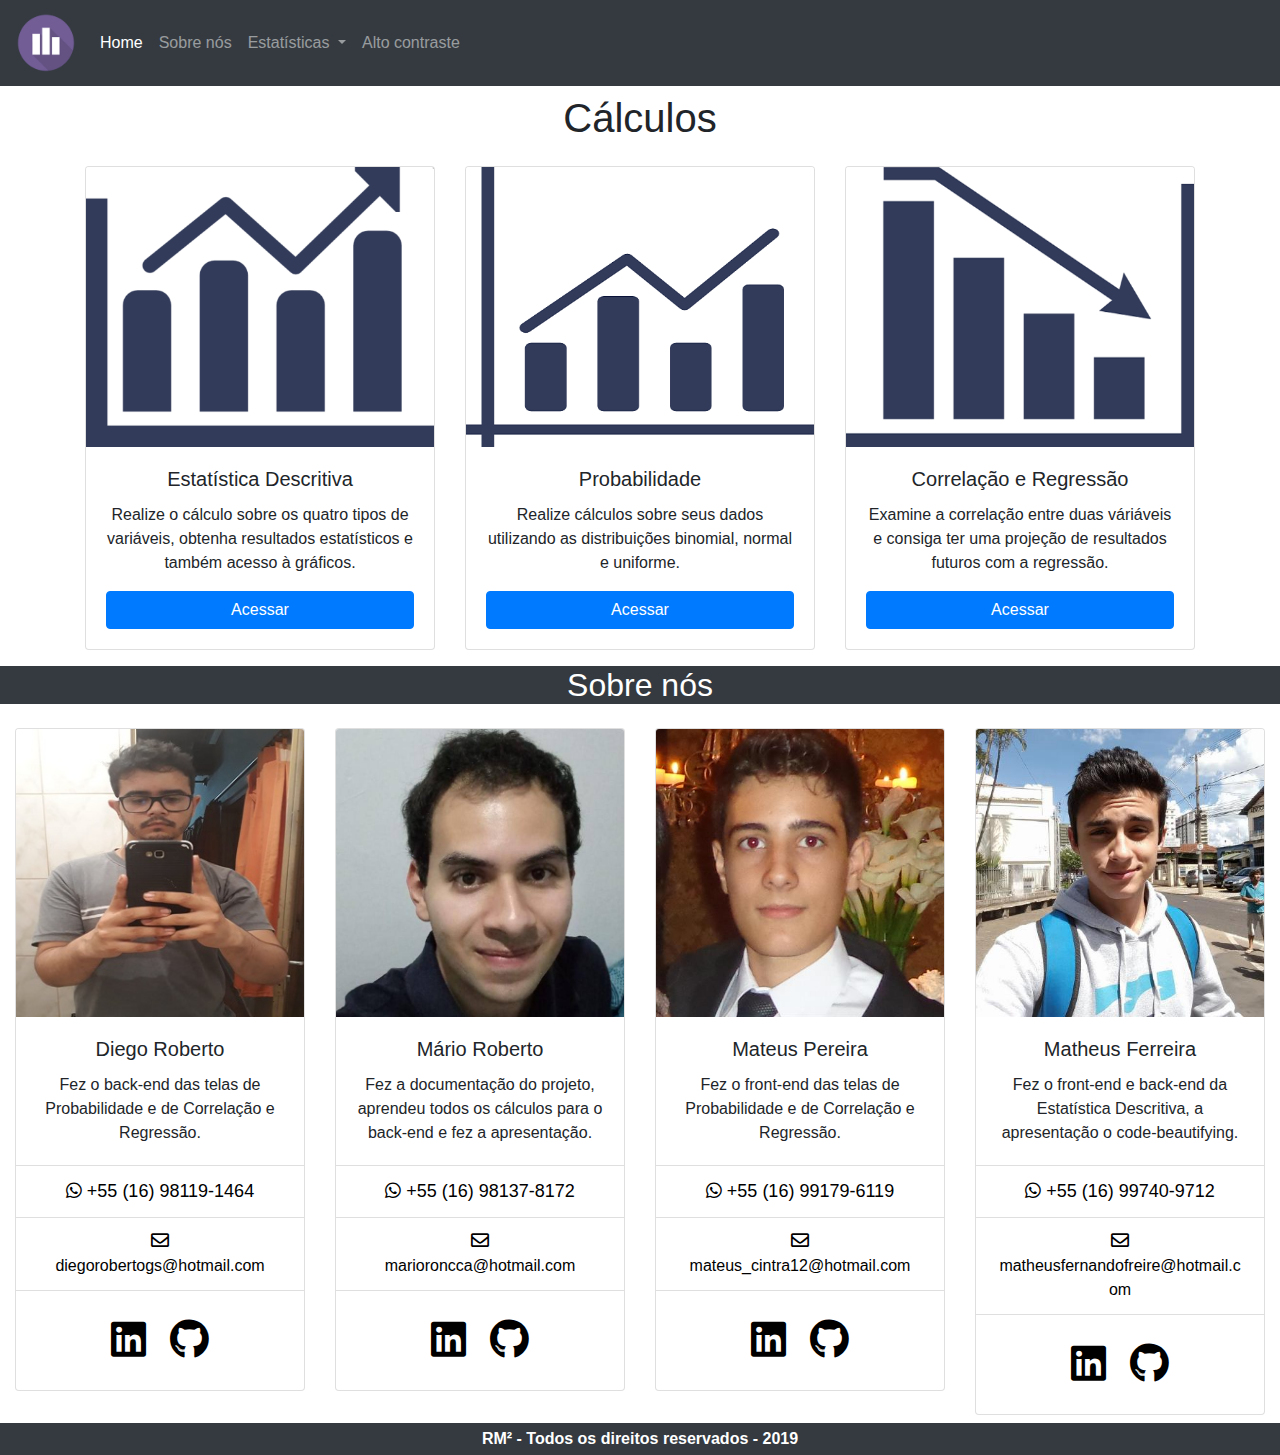
==== commit 1f29acd6: "Adicionado linkedin do Diego e do Mateus e alteração da foto do Diego." ====
--- a/index.html
+++ b/index.html
@@ -130,14 +130,14 @@
                             <li class="list-group-item text-center">
                                 <span class="far fa-envelope email-icon"></span>
                                 <br>
-                                <a href="mailto:diego.silva290@fatec.sp.gov.br?subject=Estatística - Opinião"
+                                <a href="mailto:diegorobertogs@hotmail.com?subject=Estatística - Opinião"
                                     class="email">
-                                    diego.silva290@fatec.sp.gov.br
-                                </a>
-                            </li>
-                        </ul>
-                        <div class="card-body text-center">
-                            <a href="#" target="_blank" class="card-link linked"><i class="fab fa-linkedin"></i></a>
+                                    diegorobertogs@hotmail.com
+                                </a>
+                            </li>
+                        </ul>
+                        <div class="card-body text-center">
+                            <a href="https://www.linkedin.com/in/diego-roberto-b174b5198" target="_blank" class="card-link linked"><i class="fab fa-linkedin"></i></a>
                             <a href="https://github.com/TakizawaSan" target="_blank" class="card-link github"><i
                                     class="fab fa-github"></i></a>
                         </div>
@@ -199,7 +199,7 @@
                             </li>
                         </ul>
                         <div class="card-body text-center">
-                            <a href="#" class="card-link linked"><i class="fab fa-linkedin"></i></a>
+                            <a href="https://www.linkedin.com/in/mateus-pereira-52749b198/" class="card-link linked"><i class="fab fa-linkedin"></i></a>
                             <a href="https://github.com/MATEUSaid" target="_blank" class="card-link github">
                                 <i class="fab fa-github"></i>
                             </a>
